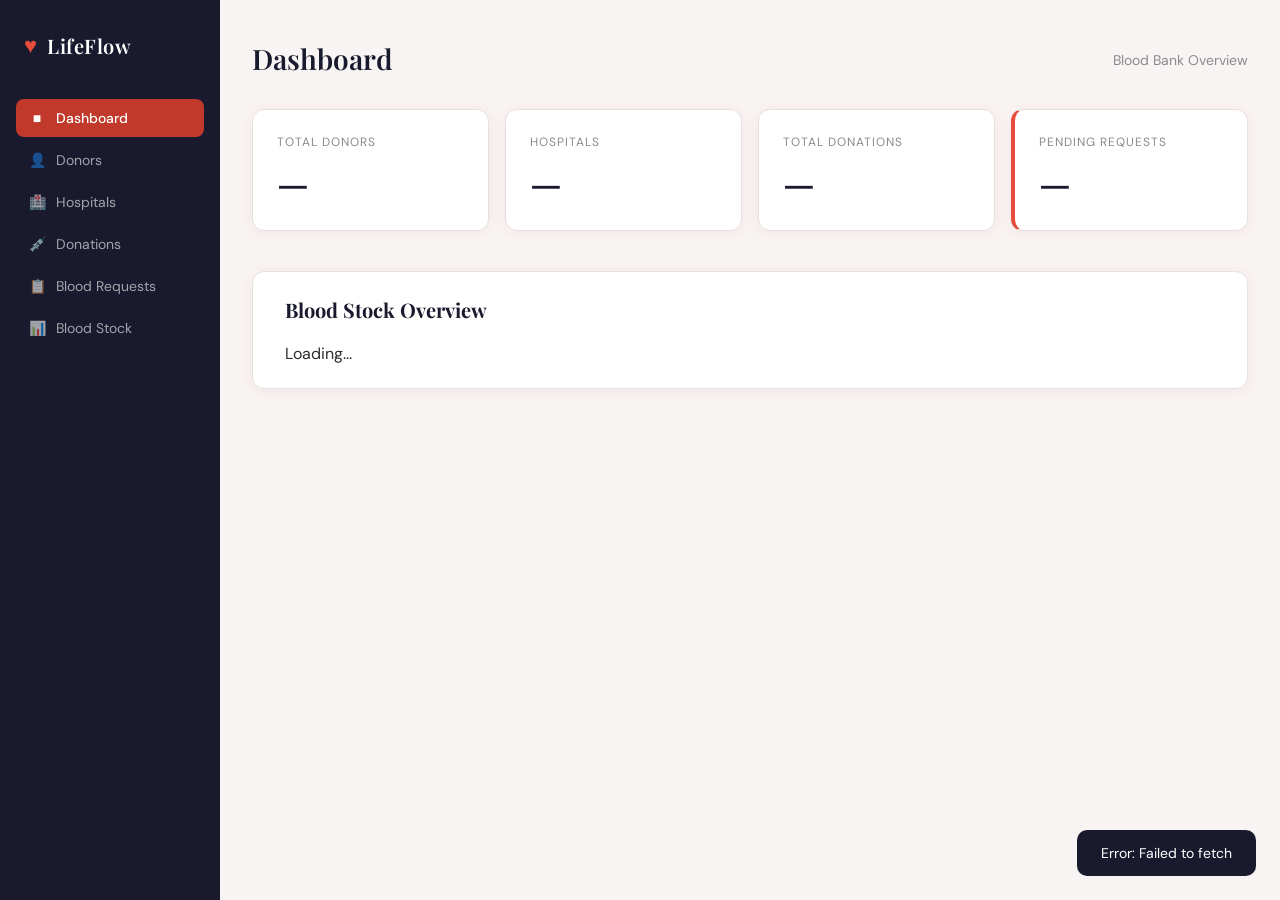
==== index.html @ 6084f0b4 "Blood Bank Management System" ====
<!DOCTYPE html>
<html lang="en">
<head>
  <meta charset="UTF-8" />
  <meta name="viewport" content="width=device-width, initial-scale=1.0"/>
  <title>LifeFlow — Blood Bank Management</title>
  <link href="https://fonts.googleapis.com/css2?family=Playfair+Display:wght@400;600&family=DM+Sans:wght@300;400;500&display=swap" rel="stylesheet"/>
  <link rel="stylesheet" href="style.css"/>
</head>
<body>
  <nav class="sidebar">
    <div class="logo">
      <span class="logo-icon">&#9829;</span>
      <span class="logo-text">LifeFlow</span>
    </div>
    <ul class="nav-links">
      <li class="active" onclick="showSection('dashboard')"><span class="icon">&#9632;</span> Dashboard</li>
      <li onclick="showSection('donors')"><span class="icon">&#128100;</span> Donors</li>
      <li onclick="showSection('hospitals')"><span class="icon">&#127973;</span> Hospitals</li>
      <li onclick="showSection('donations')"><span class="icon">&#128137;</span> Donations</li>
      <li onclick="showSection('requests')"><span class="icon">&#128203;</span> Blood Requests</li>
      <li onclick="showSection('stock')"><span class="icon">&#128202;</span> Blood Stock</li>
    </ul>
  </nav>

  <main class="main-content">
    <!-- DASHBOARD -->
    <section id="dashboard" class="section active">
      <div class="page-header">
        <h1>Dashboard</h1>
        <p class="subtitle">Blood Bank Overview</p>
      </div>
      <div class="stats-grid" id="dashboardStats">
        <div class="stat-card">
          <div class="stat-label">Total Donors</div>
          <div class="stat-value" id="totalDonors">—</div>
        </div>
        <div class="stat-card">
          <div class="stat-label">Hospitals</div>
          <div class="stat-value" id="totalHospitals">—</div>
        </div>
        <div class="stat-card">
          <div class="stat-label">Total Donations</div>
          <div class="stat-value" id="totalDonations">—</div>
        </div>
        <div class="stat-card urgent">
          <div class="stat-label">Pending Requests</div>
          <div class="stat-value" id="pendingRequests">—</div>
        </div>
      </div>
      <div class="stock-overview">
        <h2>Blood Stock Overview</h2>
        <div class="blood-grid" id="bloodStockGrid">Loading...</div>
      </div>
    </section>

    <!-- DONORS -->
    <section id="donors" class="section">
      <div class="page-header">
        <h1>Donors</h1>
        <button class="btn-primary" onclick="openModal('donorModal')">+ Add Donor</button>
      </div>
      <div class="search-bar">
        <input type="text" id="donorSearch" placeholder="Search by name or blood group..." oninput="filterDonors()"/>
      </div>
      <div class="table-wrap">
        <table id="donorTable">
          <thead><tr><th>Name</th><th>Gender</th><th>Age</th><th>Blood Group</th><th>Phone</th><th>City</th><th>Available</th><th>Actions</th></tr></thead>
          <tbody id="donorBody"></tbody>
        </table>
      </div>
    </section>

    <!-- HOSPITALS -->
    <section id="hospitals" class="section">
      <div class="page-header">
        <h1>Hospitals</h1>
        <button class="btn-primary" onclick="openModal('hospitalModal')">+ Add Hospital</button>
      </div>
      <div class="table-wrap">
        <table id="hospitalTable">
          <thead><tr><th>Name</th><th>City</th><th>Phone</th><th>Email</th><th>Actions</th></tr></thead>
          <tbody id="hospitalBody"></tbody>
        </table>
      </div>
    </section>

    <!-- DONATIONS -->
    <section id="donations" class="section">
      <div class="page-header">
        <h1>Donation Records</h1>
        <button class="btn-primary" onclick="openModal('donationModal')">+ Record Donation</button>
      </div>
      <div class="table-wrap">
        <table>
          <thead><tr><th>Donor</th><th>Hospital</th><th>Date</th><th>Units Donated</th></tr></thead>
          <tbody id="donationBody"></tbody>
        </table>
      </div>
    </section>

    <!-- BLOOD REQUESTS -->
    <section id="requests" class="section">
      <div class="page-header">
        <h1>Blood Requests</h1>
        <button class="btn-primary" onclick="openModal('requestModal')">+ New Request</button>
      </div>
      <div class="table-wrap">
        <table>
          <thead><tr><th>Patient</th><th>Blood Group</th><th>Units</th><th>Date</th><th>City</th><th>Status</th><th>Actions</th></tr></thead>
          <tbody id="requestBody"></tbody>
        </table>
      </div>
    </section>

    <!-- BLOOD STOCK -->
    <section id="stock" class="section">
      <div class="page-header">
        <h1>Blood Stock</h1>
        <button class="btn-primary" onclick="openModal('stockModal')">+ Update Stock</button>
      </div>
      <div class="table-wrap">
        <table>
          <thead><tr><th>Hospital</th><th>Blood Group</th><th>Units Available</th><th>Last Updated</th></tr></thead>
          <tbody id="stockBody"></tbody>
        </table>
      </div>
    </section>
  </main>

  <!-- MODALS -->
  <div class="modal-overlay" id="donorModal">
    <div class="modal">
      <div class="modal-header"><h2>Add Donor</h2><span class="close" onclick="closeModal('donorModal')">&times;</span></div>
      <form onsubmit="saveDonor(event)">
        <div class="form-row">
          <div class="form-group"><label>Full Name</label><input type="text" id="dName" required/></div>
          <div class="form-group"><label>Gender</label>
            <select id="dGender"><option>Male</option><option>Female</option><option>Other</option></select>
          </div>
        </div>
        <div class="form-row">
          <div class="form-group"><label>Age</label><input type="number" id="dAge" min="18" max="65" required/></div>
          <div class="form-group"><label>Blood Group</label>
            <select id="dBloodGroup"><option>A+</option><option>A-</option><option>B+</option><option>B-</option><option>AB+</option><option>AB-</option><option>O+</option><option>O-</option></select>
          </div>
        </div>
        <div class="form-row">
          <div class="form-group"><label>Phone</label><input type="text" id="dPhone" required/></div>
          <div class="form-group"><label>Email</label><input type="email" id="dEmail"/></div>
        </div>
        <div class="form-row">
          <div class="form-group"><label>City</label><input type="text" id="dCity"/></div>
          <div class="form-group"><label>Address</label><input type="text" id="dAddress"/></div>
        </div>
        <div class="form-group">
          <label><input type="checkbox" id="dAvailable" checked/> Available to Donate</label>
        </div>
        <div class="modal-footer">
          <button type="button" class="btn-secondary" onclick="closeModal('donorModal')">Cancel</button>
          <button type="submit" class="btn-primary">Save Donor</button>
        </div>
      </form>
    </div>
  </div>

  <div class="modal-overlay" id="hospitalModal">
    <div class="modal">
      <div class="modal-header"><h2>Add Hospital</h2><span class="close" onclick="closeModal('hospitalModal')">&times;</span></div>
      <form onsubmit="saveHospital(event)">
        <div class="form-group"><label>Hospital Name</label><input type="text" id="hName" required/></div>
        <div class="form-row">
          <div class="form-group"><label>City</label><input type="text" id="hCity" required/></div>
          <div class="form-group"><label>Phone</label><input type="text" id="hPhone"/></div>
        </div>
        <div class="form-row">
          <div class="form-group"><label>Email</label><input type="email" id="hEmail"/></div>
          <div class="form-group"><label>Address</label><input type="text" id="hAddress"/></div>
        </div>
        <div class="modal-footer">
          <button type="button" class="btn-secondary" onclick="closeModal('hospitalModal')">Cancel</button>
          <button type="submit" class="btn-primary">Save Hospital</button>
        </div>
      </form>
    </div>
  </div>

  <div class="modal-overlay" id="donationModal">
    <div class="modal">
      <div class="modal-header"><h2>Record Donation</h2><span class="close" onclick="closeModal('donationModal')">&times;</span></div>
      <form onsubmit="saveDonation(event)">
        <div class="form-row">
          <div class="form-group"><label>Donor ID</label><input type="number" id="dnDonorId" required/></div>
          <div class="form-group"><label>Hospital ID</label><input type="number" id="dnHospitalId" required/></div>
        </div>
        <div class="form-row">
          <div class="form-group"><label>Donation Date</label><input type="date" id="dnDate" required/></div>
          <div class="form-group"><label>Units Donated</label><input type="number" id="dnUnits" min="1" required/></div>
        </div>
        <div class="modal-footer">
          <button type="button" class="btn-secondary" onclick="closeModal('donationModal')">Cancel</button>
          <button type="submit" class="btn-primary">Save</button>
        </div>
      </form>
    </div>
  </div>

  <div class="modal-overlay" id="requestModal">
    <div class="modal">
      <div class="modal-header"><h2>New Blood Request</h2><span class="close" onclick="closeModal('requestModal')">&times;</span></div>
      <form onsubmit="saveRequest(event)">
        <div class="form-row">
          <div class="form-group"><label>Patient Name</label><input type="text" id="rPatient" required/></div>
          <div class="form-group"><label>Blood Group</label>
            <select id="rBloodGroup"><option>A+</option><option>A-</option><option>B+</option><option>B-</option><option>AB+</option><option>AB-</option><option>O+</option><option>O-</option></select>
          </div>
        </div>
        <div class="form-row">
          <div class="form-group"><label>Units Required</label><input type="number" id="rUnits" min="1" required/></div>
          <div class="form-group"><label>Request Date</label><input type="date" id="rDate" required/></div>
        </div>
        <div class="form-row">
          <div class="form-group"><label>City</label><input type="text" id="rCity"/></div>
          <div class="form-group"><label>Hospital ID</label><input type="number" id="rHospitalId" required/></div>
        </div>
        <div class="modal-footer">
          <button type="button" class="btn-secondary" onclick="closeModal('requestModal')">Cancel</button>
          <button type="submit" class="btn-primary">Submit Request</button>
        </div>
      </form>
    </div>
  </div>

  <div class="modal-overlay" id="stockModal">
    <div class="modal">
      <div class="modal-header"><h2>Update Blood Stock</h2><span class="close" onclick="closeModal('stockModal')">&times;</span></div>
      <form onsubmit="saveStock(event)">
        <div class="form-row">
          <div class="form-group"><label>Hospital ID</label><input type="number" id="sHospitalId" required/></div>
          <div class="form-group"><label>Blood Group</label>
            <select id="sBloodGroup"><option>A+</option><option>A-</option><option>B+</option><option>B-</option><option>AB+</option><option>AB-</option><option>O+</option><option>O-</option></select>
          </div>
        </div>
        <div class="form-group"><label>Units Available</label><input type="number" id="sUnits" min="0" required/></div>
        <div class="modal-footer">
          <button type="button" class="btn-secondary" onclick="closeModal('stockModal')">Cancel</button>
          <button type="submit" class="btn-primary">Update Stock</button>
        </div>
      </form>
    </div>
  </div>

  <div id="toast" class="toast"></div>
  <script src="app.js"></script>
</body>
</html>
---- style.css ----
@import url('https://fonts.googleapis.com/css2?family=Playfair+Display:wght@400;600&family=DM+Sans:wght@300;400;500&display=swap');

*, *::before, *::after { box-sizing: border-box; margin: 0; padding: 0; }

:root {
  --red: #c0392b;
  --red-light: #fadbd8;
  --red-dark: #922b21;
  --dark: #1a1a2e;
  --dark2: #16213e;
  --card: #ffffff;
  --border: #e8e0e0;
  --text: #2c2c2c;
  --text-muted: #8a8a8a;
  --bg: #f9f4f4;
  --accent: #e74c3c;
  --success: #27ae60;
  --warning: #f39c12;
  --radius: 12px;
  --shadow: 0 2px 16px rgba(192,57,43,0.08);
}

body {
  font-family: 'DM Sans', sans-serif;
  background: var(--bg);
  color: var(--text);
  display: flex;
  min-height: 100vh;
}

/* SIDEBAR */
.sidebar {
  width: 220px;
  min-height: 100vh;
  background: var(--dark);
  display: flex;
  flex-direction: column;
  padding: 2rem 1rem;
  position: fixed;
  top: 0; left: 0;
  z-index: 100;
}

.logo {
  display: flex;
  align-items: center;
  gap: 10px;
  margin-bottom: 2.5rem;
  padding-left: 8px;
}
.logo-icon {
  color: var(--accent);
  font-size: 22px;
  line-height: 1;
}
.logo-text {
  font-family: 'Playfair Display', serif;
  color: #fff;
  font-size: 20px;
  font-weight: 600;
  letter-spacing: 0.5px;
}

.nav-links { list-style: none; display: flex; flex-direction: column; gap: 4px; }
.nav-links li {
  color: rgba(255,255,255,0.6);
  padding: 10px 12px;
  border-radius: 8px;
  cursor: pointer;
  font-size: 14px;
  font-weight: 400;
  display: flex;
  align-items: center;
  gap: 10px;
  transition: all 0.2s;
}
.nav-links li:hover { background: rgba(255,255,255,0.08); color: #fff; }
.nav-links li.active { background: var(--red); color: #fff; font-weight: 500; }
.nav-links .icon { font-size: 14px; width: 18px; text-align: center; }

/* MAIN */
.main-content {
  margin-left: 220px;
  flex: 1;
  padding: 2.5rem 2rem;
  min-height: 100vh;
}

.section { display: none; }
.section.active { display: block; }

.page-header {
  display: flex;
  align-items: center;
  justify-content: space-between;
  margin-bottom: 2rem;
}
.page-header h1 {
  font-family: 'Playfair Display', serif;
  font-size: 28px;
  font-weight: 600;
  color: var(--dark);
}
.subtitle { color: var(--text-muted); font-size: 14px; margin-top: 2px; }

/* STATS */
.stats-grid {
  display: grid;
  grid-template-columns: repeat(4, 1fr);
  gap: 16px;
  margin-bottom: 2.5rem;
}
.stat-card {
  background: var(--card);
  border-radius: var(--radius);
  padding: 1.5rem;
  border: 1px solid var(--border);
  box-shadow: var(--shadow);
}
.stat-card.urgent { border-left: 4px solid var(--accent); }
.stat-label { font-size: 12px; text-transform: uppercase; letter-spacing: 1px; color: var(--text-muted); margin-bottom: 8px; }
.stat-value { font-family: 'Playfair Display', serif; font-size: 36px; font-weight: 600; color: var(--dark); }

/* BLOOD STOCK OVERVIEW */
.stock-overview { background: var(--card); border-radius: var(--radius); padding: 1.5rem 2rem; border: 1px solid var(--border); box-shadow: var(--shadow); }
.stock-overview h2 { font-family: 'Playfair Display', serif; font-size: 20px; margin-bottom: 1.25rem; color: var(--dark); }
.blood-grid { display: grid; grid-template-columns: repeat(8, 1fr); gap: 12px; }
.blood-card {
  text-align: center;
  padding: 16px 8px;
  border-radius: 10px;
  border: 1px solid var(--border);
}
.blood-card.low { background: #fff5f5; border-color: #f5c6c6; }
.blood-card.ok { background: #f0fff4; border-color: #b7e4c7; }
.blood-type { font-family: 'Playfair Display', serif; font-size: 20px; font-weight: 600; color: var(--red); }
.blood-units { font-size: 22px; font-weight: 500; margin: 4px 0; color: var(--dark); }
.blood-label { font-size: 10px; color: var(--text-muted); text-transform: uppercase; letter-spacing: 0.8px; }

/* TABLE */
.search-bar { margin-bottom: 1rem; }
.search-bar input { width: 340px; padding: 10px 16px; border: 1px solid var(--border); border-radius: 8px; font-size: 14px; font-family: 'DM Sans', sans-serif; background: var(--card); outline: none; }
.search-bar input:focus { border-color: var(--red); }

.table-wrap { background: var(--card); border-radius: var(--radius); border: 1px solid var(--border); box-shadow: var(--shadow); overflow: hidden; }
table { width: 100%; border-collapse: collapse; }
thead tr { background: var(--dark); }
th { color: rgba(255,255,255,0.75); font-size: 11px; font-weight: 500; text-transform: uppercase; letter-spacing: 0.8px; padding: 14px 16px; text-align: left; }
td { padding: 13px 16px; font-size: 14px; border-bottom: 1px solid var(--border); vertical-align: middle; }
tbody tr:last-child td { border-bottom: none; }
tbody tr:hover { background: #fdf8f8; }

/* BADGES */
.badge {
  display: inline-block;
  padding: 3px 10px;
  border-radius: 20px;
  font-size: 11px;
  font-weight: 500;
}
.badge-green { background: #d5f5e3; color: #1e8449; }
.badge-red { background: var(--red-light); color: var(--red-dark); }
.badge-orange { background: #fdebd0; color: #b7770d; }
.badge-gray { background: #f0f0f0; color: #666; }

/* BUTTONS */
.btn-primary {
  background: var(--red);
  color: #fff;
  border: none;
  padding: 10px 20px;
  border-radius: 8px;
  font-family: 'DM Sans', sans-serif;
  font-size: 14px;
  font-weight: 500;
  cursor: pointer;
  transition: background 0.2s;
}
.btn-primary:hover { background: var(--red-dark); }
.btn-secondary {
  background: transparent;
  color: var(--text-muted);
  border: 1px solid var(--border);
  padding: 10px 20px;
  border-radius: 8px;
  font-family: 'DM Sans', sans-serif;
  font-size: 14px;
  cursor: pointer;
  transition: all 0.2s;
}
.btn-secondary:hover { border-color: var(--text-muted); color: var(--text); }
.btn-icon {
  background: none;
  border: none;
  cursor: pointer;
  font-size: 14px;
  padding: 4px 8px;
  border-radius: 6px;
  color: var(--text-muted);
  transition: all 0.15s;
}
.btn-icon:hover { background: var(--red-light); color: var(--red); }

/* MODALS */
.modal-overlay {
  display: none;
  position: fixed;
  inset: 0;
  background: rgba(26,26,46,0.6);
  z-index: 200;
  align-items: center;
  justify-content: center;
  backdrop-filter: blur(2px);
}
.modal-overlay.open { display: flex; }
.modal {
  background: var(--card);
  border-radius: 16px;
  padding: 2rem;
  width: 520px;
  max-width: 95vw;
  max-height: 90vh;
  overflow-y: auto;
  animation: slideUp 0.25s ease;
}
@keyframes slideUp { from { transform: translateY(20px); opacity: 0; } to { transform: translateY(0); opacity: 1; } }

.modal-header {
  display: flex;
  align-items: center;
  justify-content: space-between;
  margin-bottom: 1.5rem;
}
.modal-header h2 { font-family: 'Playfair Display', serif; font-size: 22px; color: var(--dark); }
.close { font-size: 22px; cursor: pointer; color: var(--text-muted); line-height: 1; }
.close:hover { color: var(--red); }

.form-group { display: flex; flex-direction: column; gap: 6px; margin-bottom: 1rem; }
.form-row { display: grid; grid-template-columns: 1fr 1fr; gap: 16px; }
label { font-size: 13px; font-weight: 500; color: var(--text-muted); }
input, select, textarea {
  padding: 10px 14px;
  border: 1px solid var(--border);
  border-radius: 8px;
  font-family: 'DM Sans', sans-serif;
  font-size: 14px;
  color: var(--text);
  background: var(--card);
  outline: none;
  transition: border 0.2s;
}
input:focus, select:focus { border-color: var(--red); }
input[type="checkbox"] { width: auto; margin-right: 6px; }

.modal-footer { display: flex; gap: 10px; justify-content: flex-end; margin-top: 1.5rem; padding-top: 1rem; border-top: 1px solid var(--border); }

/* TOAST */
.toast {
  position: fixed;
  bottom: 24px;
  right: 24px;
  background: var(--dark);
  color: #fff;
  padding: 14px 24px;
  border-radius: 10px;
  font-size: 14px;
  opacity: 0;
  transition: opacity 0.3s;
  z-index: 999;
  pointer-events: none;
}
.toast.show { opacity: 1; }

/* STATUS COLORS */
.status-pending { color: var(--warning); font-weight: 500; }
.status-approved { color: var(--success); font-weight: 500; }
.status-rejected { color: var(--accent); font-weight: 500; }

/* RESPONSIVE */
@media (max-width: 900px) {
  .stats-grid { grid-template-columns: repeat(2, 1fr); }
  .blood-grid { grid-template-columns: repeat(4, 1fr); }
}
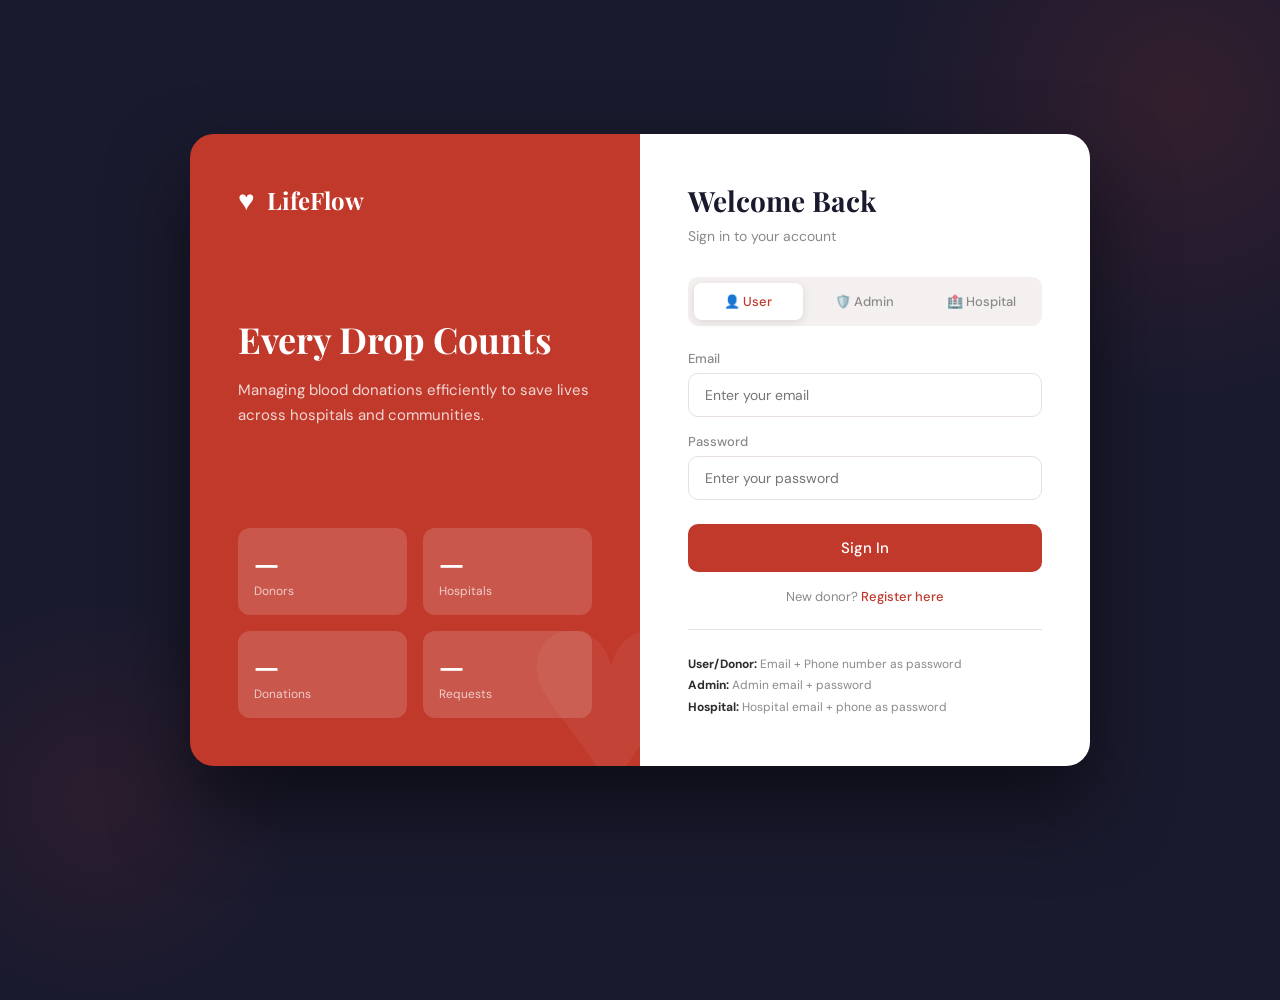
==== commit b0c1a03c: "Add login page" ====
--- a/index.html
+++ b/index.html
@@ -3,7 +3,7 @@
 <head>
   <meta charset="UTF-8" />
   <meta name="viewport" content="width=device-width, initial-scale=1.0"/>
-  <title>LifeFlow — Blood Bank Management</title>
+  <title>LifeFlow — Admin Dashboard</title>
   <link href="https://fonts.googleapis.com/css2?family=Playfair+Display:wght@400;600&family=DM+Sans:wght@300;400;500&display=swap" rel="stylesheet"/>
   <link rel="stylesheet" href="style.css"/>
 </head>
@@ -13,6 +13,7 @@
       <span class="logo-icon">&#9829;</span>
       <span class="logo-text">LifeFlow</span>
     </div>
+    <div style="font-size:11px;color:rgba(255,255,255,0.4);padding:0 8px;margin-bottom:8px;text-transform:uppercase;letter-spacing:1px">Admin Panel</div>
     <ul class="nav-links">
       <li class="active" onclick="showSection('dashboard')"><span class="icon">&#9632;</span> Dashboard</li>
       <li onclick="showSection('donors')"><span class="icon">&#128100;</span> Donors</li>
@@ -21,6 +22,9 @@
       <li onclick="showSection('requests')"><span class="icon">&#128203;</span> Blood Requests</li>
       <li onclick="showSection('stock')"><span class="icon">&#128202;</span> Blood Stock</li>
     </ul>
+    <div style="margin-top:auto;padding-top:2rem">
+      <button class="btn-secondary" onclick="logout()" style="width:100%;font-size:13px;color:rgba(255,255,255,0.6);border-color:rgba(255,255,255,0.2)">&#128274; Logout</button>
+    </div>
   </nav>
 
   <main class="main-content">
